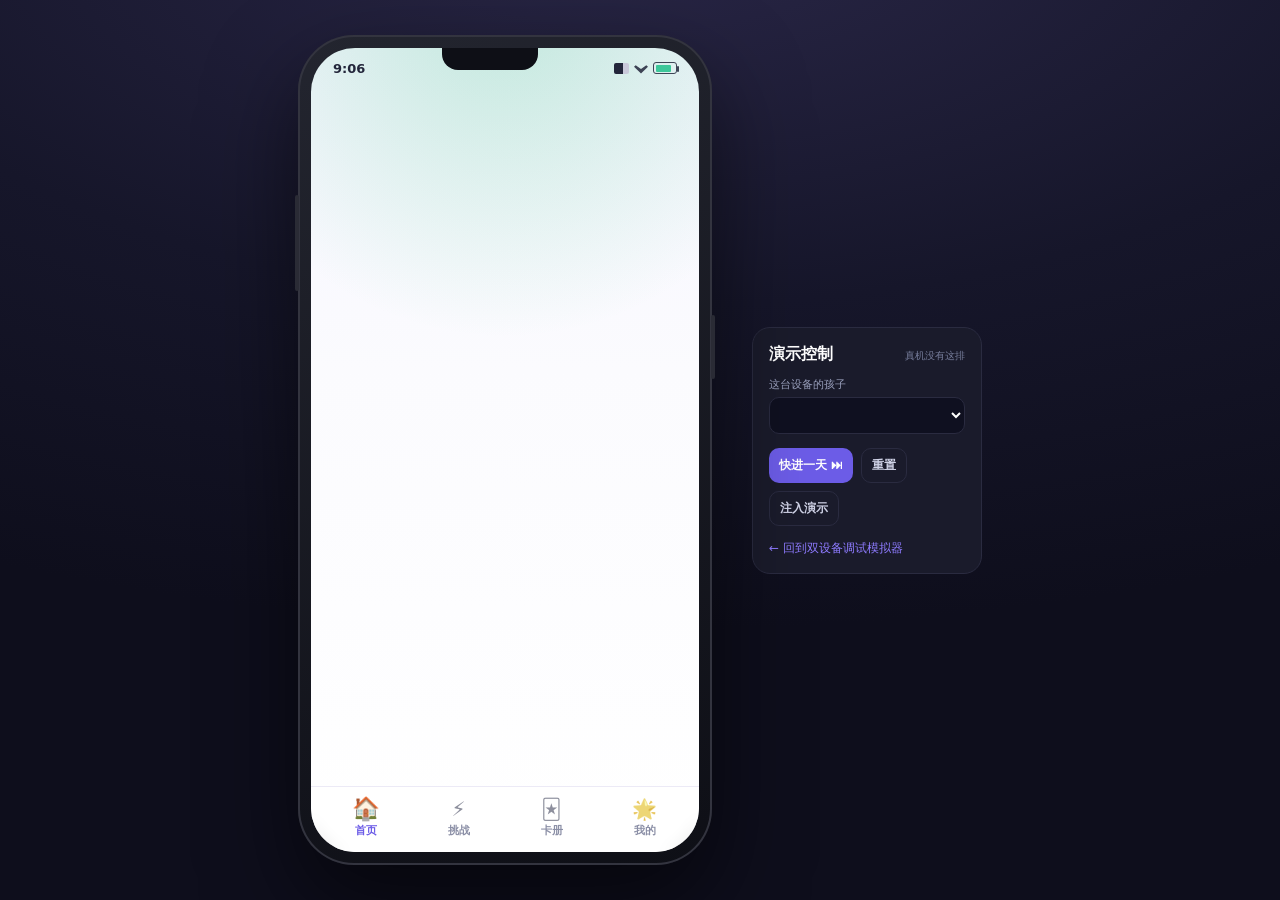
==== device/index.html @ 457bd350 "device: 真机使用感的设备端 App（/device），原模拟器保留 新增独立设备端(device/),与调试模拟器(client/)完全分离、同一套 API: - 真·设备外壳 + 状态栏 +" ====
<!doctype html>
<html lang="zh-CN">
<head>
  <meta charset="utf-8">
  <meta name="viewport" content="width=device-width, initial-scale=1, maximum-scale=1, user-scalable=no">
  <title>AI 最强大脑挑战机 · 设备端</title>
  <link rel="stylesheet" href="/device/styles.css">
</head>
<body>
  <div class="studio">
    <!-- 真·设备外壳 -->
    <div class="device" id="device">
      <div class="side-btn vol"></div>
      <div class="side-btn pwr"></div>
      <div class="screen">
        <div class="statusbar">
          <span id="sb-time">9:06</span>
          <div class="notch"></div>
          <span class="sb-right"><i class="sig"></i><i class="wifi"></i><i class="bat"><b></b></i></span>
        </div>
        <div class="view" id="view"></div>
        <nav class="tabbar" id="tabbar">
          <button data-tab="home" class="tab active"><span class="ic">🏠</span><span>首页</span></button>
          <button data-tab="challenge" class="tab"><span class="ic">⚡</span><span>挑战</span></button>
          <button data-tab="cards" class="tab"><span class="ic">🃏</span><span>卡册</span></button>
          <button data-tab="me" class="tab"><span class="ic">🌟</span><span>我的</span></button>
        </nav>
        <div class="fx" id="fx"></div>
      </div>
    </div>

    <!-- 演示控制（在设备外，模拟"换台机器/时间流逝"，真机没有这排） -->
    <aside class="demo">
      <div class="demo-row"><b>演示控制</b><span class="hint">真机没有这排</span></div>
      <label>这台设备的孩子
        <select id="who"></select>
      </label>
      <div class="demo-btns">
        <button id="adv">快进一天 ⏭</button>
        <button id="rst" class="ghost">重置</button>
        <button id="sed" class="ghost">注入演示</button>
      </div>
      <a class="simlink" href="/">← 回到双设备调试模拟器</a>
    </aside>
  </div>
  <script src="/device/app.js"></script>
</body>
</html>
---- device/styles.css ----
/* AI 最强大脑挑战机 · 设备端 —— 一套"真机使用感"的 UI。
   设计语言：梦幻渐变(随宠物元素变色) + 白色磨砂卡片 + 圆润几何 + 克制留白 + 细腻微交互。*/
:root{
  --ink:#23263b; --muted:#8b8fa6; --line:#eceaf6; --surface:#ffffff;
  --brand:#6c5ce7; --brand2:#8e7bff; --gold:#ffb12e; --good:#22c08b; --bad:#ff6b81;
  --elem:#46c98b;                       /* 由 JS 按宠物元素覆盖 */
  --r-lg:26px; --r-md:18px; --r-sm:12px;
  --sh:0 14px 34px rgba(60,54,120,.14); --sh-sm:0 6px 16px rgba(60,54,120,.10);
  --font:-apple-system,"PingFang SC","Microsoft YaHei",system-ui,sans-serif;
}
*{box-sizing:border-box;-webkit-tap-highlight-color:transparent}
body{margin:0;font-family:var(--font);background:
  radial-gradient(120% 80% at 50% -10%, #2a2748 0%, #16162a 55%, #0e0e1c 100%);
  min-height:100vh;color:var(--ink)}
button{font-family:var(--font);cursor:pointer;border:none}

/* ---------- 工作室布局 ---------- */
.studio{min-height:100vh;display:flex;gap:40px;align-items:center;justify-content:center;
  flex-wrap:wrap;padding:30px}

/* ---------- 设备外壳 ---------- */
.device{position:relative;width:414px;height:830px;border-radius:56px;
  background:linear-gradient(160deg,#23252f,#0e0f16);
  padding:13px;box-shadow:0 40px 90px rgba(0,0,0,.55), inset 0 0 0 2px #33343f}
.side-btn{position:absolute;left:-3px;width:4px;border-radius:4px;background:#2a2b35}
.side-btn.vol{top:160px;height:96px} .side-btn.pwr{top:280px;height:64px;left:auto;right:-3px}
.screen{position:relative;height:100%;border-radius:44px;overflow:hidden;display:flex;flex-direction:column;
  background:
    radial-gradient(140% 70% at 50% -6%, color-mix(in srgb,var(--elem) 30%, transparent), transparent 60%),
    linear-gradient(180deg,#f6f5ff 0%, #fbfbfe 40%, #ffffff 100%);
  transition:background .6s ease}

/* 状态栏 */
.statusbar{height:40px;flex:0 0 40px;display:flex;align-items:center;justify-content:space-between;
  padding:0 22px;font-size:13px;font-weight:700;color:var(--ink)}
.statusbar .notch{width:96px;height:22px;background:#0e0f16;border-radius:0 0 16px 16px;margin-top:-18px}
.sb-right{display:flex;align-items:center;gap:5px}
.sb-right i{display:inline-block}
.sig{width:15px;height:11px;background:
  linear-gradient(90deg,var(--ink) 0 60%,#c9c9da 60%);-webkit-mask:
  conic-gradient(from -90deg at 0 100%,#000 90deg,transparent 0) ;mask:none;border-radius:2px}
.wifi{width:14px;height:11px;background:var(--ink);clip-path:polygon(50% 100%,0 38%,12% 26%,50% 60%,88% 26%,100% 38%);opacity:.85}
.bat{width:24px;height:12px;border:1.5px solid var(--ink);border-radius:3px;position:relative;opacity:.85}
.bat b{position:absolute;inset:1.5px;width:70%;background:var(--good);border-radius:1px;display:block}
.bat::after{content:"";position:absolute;right:-3px;top:3px;width:2px;height:6px;background:var(--ink);border-radius:2px}

/* 视图滚动区 */
.view{flex:1;overflow-y:auto;overflow-x:hidden;padding:6px 18px 18px;scrollbar-width:none}
.view::-webkit-scrollbar{display:none}
.view.slide{animation:slideIn .32s cubic-bezier(.2,.7,.3,1)}
@keyframes slideIn{from{opacity:0;transform:translateY(10px)}to{opacity:1;transform:none}}

/* 底部 Tab */
.tabbar{flex:0 0 66px;display:flex;background:rgba(255,255,255,.92);backdrop-filter:blur(8px);
  border-top:1px solid var(--line);padding:6px 8px 10px}
.tab{flex:1;background:none;display:flex;flex-direction:column;align-items:center;gap:2px;
  color:var(--muted);font-size:11px;font-weight:600;border-radius:14px;padding:4px 0;transition:.2s}
.tab .ic{font-size:20px;filter:grayscale(.4);transition:.2s}
.tab.active{color:var(--brand)}
.tab.active .ic{filter:none;transform:translateY(-1px) scale(1.12)}

/* fx 覆盖层 */
.fx{position:absolute;inset:0;pointer-events:none;overflow:hidden;z-index:30}

/* ===================== 首页 ===================== */
.greet{display:flex;align-items:flex-start;gap:10px;margin:6px 2px 4px}
.coach{width:40px;height:40px;border-radius:50%;flex:0 0 40px;
  background:radial-gradient(circle at 35% 30%,#fff,var(--brand2) 60%,var(--brand));
  box-shadow:var(--sh-sm);display:flex;align-items:center;justify-content:center;font-size:20px}
.greet-bubble{background:#fff;border-radius:6px 16px 16px 16px;padding:10px 13px;box-shadow:var(--sh-sm);
  font-size:13.5px;line-height:1.5;color:var(--ink);max-width:280px}
.greet-bubble b{color:var(--brand)}

.hero{position:relative;display:flex;flex-direction:column;align-items:center;margin:6px 0 2px}
.ringwrap{position:relative;width:230px;height:230px;display:flex;align-items:center;justify-content:center}
.ring{position:absolute;inset:0;transform:rotate(-90deg)}
.petorb{width:172px;height:172px;border-radius:50%;display:flex;align-items:center;justify-content:center;
  background:radial-gradient(circle at 50% 38%, color-mix(in srgb,var(--elem) 45%,#fff), color-mix(in srgb,var(--elem) 16%,#fff) 70%);
  box-shadow:inset 0 6px 20px rgba(255,255,255,.7), 0 14px 30px color-mix(in srgb,var(--elem) 40%, transparent)}
.petemoji{font-size:94px;line-height:1;animation:float 3.6s ease-in-out infinite;filter:drop-shadow(0 10px 14px rgba(0,0,0,.18))}
.petemoji.hot{animation:float 3.6s ease-in-out infinite, hot 1.1s ease-in-out infinite}
@keyframes float{50%{transform:translateY(-12px)}}
@keyframes hot{50%{filter:drop-shadow(0 0 16px #ff7a3a) drop-shadow(0 10px 14px rgba(0,0,0,.18))}}
.ringpct{position:absolute;bottom:6px;left:50%;transform:translateX(-50%);font-size:11px;color:var(--muted);font-weight:700;
  background:#fff;padding:2px 10px;border-radius:20px;box-shadow:var(--sh-sm)}
.hero-name{font-size:19px;font-weight:800;margin-top:8px}
.hero-realm{font-size:12.5px;color:var(--elem);font-weight:700}
.formtag{margin-left:6px;font-size:11px;color:#ff7a3a;background:#fff2ec;padding:1px 8px;border-radius:20px}

.pods{display:flex;gap:10px;margin:14px 2px 0}
.pod{flex:1;background:#fff;border-radius:var(--r-md);padding:11px 8px;text-align:center;box-shadow:var(--sh-sm)}
.pod b{display:block;font-size:21px;font-weight:800;line-height:1.1}
.pod span{font-size:11px;color:var(--muted)}
.pod .em{font-size:14px}

.cta{margin:16px 2px 6px;width:calc(100% - 4px);border-radius:20px;padding:17px;font-size:16px;font-weight:800;color:#fff;
  background:linear-gradient(135deg,var(--brand2),var(--brand));box-shadow:0 12px 26px color-mix(in srgb,var(--brand) 45%,transparent);
  animation:breathe 2.6s ease-in-out infinite}
@keyframes breathe{50%{transform:translateY(-2px);box-shadow:0 18px 32px color-mix(in srgb,var(--brand) 50%,transparent)}}
.cta.done{background:linear-gradient(135deg,#cfeee0,#bfe8d6);color:#0d7a55;animation:none;box-shadow:var(--sh-sm)}
.cta sub{display:block;font-size:11px;font-weight:600;opacity:.85;margin-top:3px}

.quickchips{display:flex;gap:8px;flex-wrap:wrap;margin:10px 2px 0;justify-content:center}
.qchip{background:#fff;border:1px solid var(--line);border-radius:20px;padding:5px 12px;font-size:12px;color:var(--ink);box-shadow:var(--sh-sm)}
.qchip b{color:var(--brand)}
.bump-cta{margin:14px 2px 0;width:calc(100% - 4px);border-radius:18px;padding:13px;font-weight:800;font-size:14px;
  color:var(--ink);background:#fff;border:2px dashed color-mix(in srgb,var(--brand) 40%,#fff);box-shadow:var(--sh-sm)}

/* ===================== 挑战流程 ===================== */
.chal{position:absolute;inset:0;z-index:20;background:
  radial-gradient(130% 60% at 50% 0%, color-mix(in srgb,var(--elem) 26%,transparent), transparent 60%),
  linear-gradient(180deg,#f7f6ff,#fff);display:flex;flex-direction:column;padding:14px 18px 22px;animation:slideIn .3s}
.chal-top{display:flex;align-items:center;gap:10px}
.chal-close{width:34px;height:34px;border-radius:50%;background:#fff;box-shadow:var(--sh-sm);font-size:16px;color:var(--muted)}
.dots{display:flex;gap:7px;flex:1;justify-content:center}
.dot{width:9px;height:9px;border-radius:50%;background:#dcdcec;transition:.3s}
.dot.done{background:var(--good)} .dot.active{background:var(--brand);transform:scale(1.5)}
.chal-kind{display:flex;align-items:center;gap:8px;margin:18px 2px 4px}
.kind-ic{width:42px;height:42px;border-radius:13px;background:color-mix(in srgb,var(--elem) 18%,#fff);
  display:flex;align-items:center;justify-content:center;font-size:22px}
.kind-name{font-weight:800;font-size:15px} .kind-sub{font-size:11px;color:var(--muted)}
.coach-row{display:flex;gap:10px;margin-top:18px}
.prompt{background:#fff;border-radius:6px 18px 18px 18px;padding:16px;box-shadow:var(--sh);font-size:17px;line-height:1.6;
  font-weight:600;min-height:90px;flex:1}
.caret::after{content:"▍";color:var(--brand);animation:blink 1s steps(1) infinite}
@keyframes blink{50%{opacity:0}}
.answer{margin-top:auto;display:flex;flex-direction:column;gap:10px}
.answer textarea{width:100%;border:2px solid var(--line);border-radius:16px;padding:14px;font-size:15px;font-family:var(--font);
  resize:none;height:84px;outline:none;transition:.2s;background:#fff}
.answer textarea:focus{border-color:var(--brand)}
.answer-row{display:flex;gap:10px}
.mic{width:54px;flex:0 0 54px;border-radius:16px;background:#fff;border:2px solid var(--line);font-size:22px}
.btn-primary{flex:1;border-radius:16px;padding:15px;font-size:16px;font-weight:800;color:#fff;
  background:linear-gradient(135deg,var(--brand2),var(--brand));box-shadow:0 10px 22px color-mix(in srgb,var(--brand) 40%,transparent)}
.btn-primary:disabled{opacity:.5;box-shadow:none}

/* 作答反馈浮层 */
.fb-card{position:absolute;left:0;right:0;bottom:0;z-index:25;background:#fff;border-radius:28px 28px 0 0;
  padding:22px 20px 24px;box-shadow:0 -16px 40px rgba(60,54,120,.2);animation:sheetUp .34s cubic-bezier(.2,.8,.2,1)}
@keyframes sheetUp{from{transform:translateY(100%)}to{transform:none}}
.fb-emoji{font-size:52px;text-align:center;animation:pop .4s}
@keyframes pop{0%{transform:scale(.4);opacity:0}60%{transform:scale(1.15)}100%{transform:scale(1)}}
.fb-title{text-align:center;font-size:19px;font-weight:800;margin:4px 0}
.fb-title.ok{color:var(--good)} .fb-title.no{color:#f0922b} .fb-title.eff{color:var(--brand)}
.fb-box{background:#f7f7fc;border-radius:14px;padding:12px 14px;font-size:13.5px;line-height:1.6;margin-top:8px}
.fb-box .lab{font-weight:800;color:var(--ink)}
.fb-reward{display:flex;justify-content:center;gap:14px;margin:14px 0;font-weight:800}
.fb-reward .r{background:#fff7e8;color:#cd8a14;border-radius:14px;padding:8px 14px;font-size:14px}
.fb-reward .g{background:#eef1ff;color:var(--brand)}
.fb-cards-row{display:flex;gap:8px;justify-content:center;flex-wrap:wrap;margin-bottom:8px}
.fb-next{width:100%;border-radius:16px;padding:15px;font-size:16px;font-weight:800;color:#fff;
  background:linear-gradient(135deg,var(--brand2),var(--brand))}

/* 结算高光 */
.cele{position:absolute;inset:0;z-index:26;display:flex;flex-direction:column;align-items:center;justify-content:center;
  text-align:center;padding:24px;background:
  radial-gradient(120% 60% at 50% 10%, color-mix(in srgb,var(--elem) 34%,transparent), transparent 60%),
  linear-gradient(180deg,#fbf8ff,#fff)}
.cele-pet{font-size:120px;animation:pop .5s, float 3.4s ease-in-out infinite .5s}
.cele-title{font-size:24px;font-weight:900;margin:8px 0 4px}
.cele-sub{color:var(--muted);font-size:13px;margin-bottom:16px}
.tally{width:100%;max-width:300px;background:#fff;border-radius:20px;padding:6px 16px;box-shadow:var(--sh)}
.tally-row{display:flex;justify-content:space-between;align-items:center;padding:11px 0;border-bottom:1px solid var(--line);font-size:14px}
.tally-row:last-child{border:none}
.tally-row b{font-size:18px;font-weight:800;color:var(--brand)}
.newcards{display:flex;gap:10px;justify-content:center;margin:16px 0 4px;flex-wrap:wrap}
.cele-btn{margin-top:18px;width:100%;max-width:300px;border-radius:18px;padding:15px;font-weight:800;font-size:16px;color:#fff;
  background:linear-gradient(135deg,var(--brand2),var(--brand));box-shadow:0 12px 26px color-mix(in srgb,var(--brand) 45%,transparent)}

/* 卡片(通用小卡) */
.minicard{display:inline-flex;flex-direction:column;width:78px;border-radius:12px;padding:8px 6px;background:#fff;
  border:2px solid var(--rc,#ccc);box-shadow:var(--sh-sm);text-align:center}
.minicard .mc-r{font-size:9px;font-weight:800;color:var(--rc,#999)}
.minicard .mc-n{font-size:11px;font-weight:700;margin-top:2px;line-height:1.2}
.flipin{animation:flipin .6s backwards}
@keyframes flipin{from{transform:rotateY(90deg);opacity:0}to{transform:none;opacity:1}}

/* ===================== 卡册 ===================== */
.page-h{display:flex;align-items:baseline;justify-content:space-between;margin:8px 2px 12px}
.page-h h2{font-size:20px;font-weight:900;margin:0}
.page-h .sub{font-size:12px;color:var(--muted)}
.cv-tabs{display:flex;gap:7px;overflow-x:auto;padding-bottom:8px;scrollbar-width:none}
.cv-tabs::-webkit-scrollbar{display:none}
.cv-tab{flex:0 0 auto;background:#fff;border:1px solid var(--line);border-radius:20px;padding:6px 14px;font-size:12.5px;font-weight:700;color:var(--muted)}
.cv-tab.active{background:var(--brand);color:#fff;border-color:var(--brand)}
.cgrid{display:grid;grid-template-columns:1fr 1fr 1fr;gap:10px;margin-top:12px}
.gcard{position:relative;border-radius:16px;padding:12px 8px;min-height:118px;text-align:center;background:#fff;
  border:1px solid var(--line);border-top:4px solid var(--rc);box-shadow:var(--sh-sm);transition:transform .15s}
.gcard:active{transform:scale(.96)}
.gcard .gr{font-size:10px;font-weight:800;color:var(--rc)}
.gcard .gicon{font-size:30px;margin:6px 0 4px}
.gcard .gn{font-size:12.5px;font-weight:800}
.gcard .gf{font-size:10px;color:var(--muted);line-height:1.4;margin-top:3px}
.gcard.locked{filter:grayscale(1);opacity:.45;border-top-color:#ddd}
.gcard .gcount{position:absolute;top:6px;right:8px;font-size:11px;font-weight:800;color:var(--gold)}

/* ===================== 我的 / 成长 ===================== */
.me-hero{background:linear-gradient(135deg,var(--brand),var(--brand2));border-radius:24px;padding:18px;color:#fff;box-shadow:var(--sh);margin-bottom:14px}
.me-hero .lab{font-size:12px;opacity:.85}
.me-hero .big{font-size:26px;font-weight:900;margin-top:2px}
.me-hero .pw{margin-top:8px;font-size:13px;opacity:.95}
.radarwrap{display:flex;justify-content:center;margin:6px 0 12px}
.abils{display:flex;flex-direction:column;gap:9px}
.abrow{display:grid;grid-template-columns:74px 1fr 56px;align-items:center;gap:8px}
.abrow .an{font-size:12.5px;font-weight:700}
.abrow .an i{display:block;font-style:normal;font-size:10px;color:var(--elem);font-weight:800}
.abrow .track{height:10px;background:#eee;border-radius:20px;overflow:hidden}
.abrow .track i{display:block;height:100%;border-radius:20px;background:linear-gradient(90deg,var(--brand2),var(--brand))}
.abrow .av{font-size:11px;color:var(--muted);text-align:right}
.badges2{display:flex;flex-wrap:wrap;gap:8px;margin-top:14px}
.bdg{background:#fff7e8;color:#c98a14;border:1px solid #ffe6b0;border-radius:20px;padding:5px 11px;font-size:12px;font-weight:700}
.powerbox{background:#fff;border-radius:18px;padding:14px;box-shadow:var(--sh-sm);margin-top:14px}
.powerbox .pt{display:flex;justify-content:space-between;font-weight:800;margin-bottom:8px}
.powerbox .pt b{color:var(--gold);font-size:18px}
.bdbar{display:grid;grid-template-columns:54px 1fr 36px;gap:7px;align-items:center;font-size:11px;margin:4px 0}
.bdbar .bt2{height:7px;background:#eee;border-radius:20px;overflow:hidden}
.bdbar .bt2 i{display:block;height:100%;background:linear-gradient(90deg,var(--brand2),var(--brand));border-radius:20px}
.parent-btn{margin-top:16px;width:100%;border-radius:16px;padding:14px;font-weight:800;background:#fff;border:1px solid var(--line);box-shadow:var(--sh-sm);color:var(--ink)}
.section-t{font-size:13px;font-weight:800;color:var(--muted);margin:16px 2px 8px}

/* 家长报告 sheet */
.sheet{position:absolute;inset:0;z-index:28;background:rgba(20,20,40,.5);display:flex;align-items:flex-end}
.sheet-card{background:#fff;width:100%;border-radius:26px 26px 0 0;padding:20px;max-height:90%;overflow:auto;animation:sheetUp .34s cubic-bezier(.2,.8,.2,1)}
.sheet-card h3{margin:2px 0 12px}
.rep-tab{width:100%;border-collapse:collapse;font-size:12.5px;margin-bottom:12px}
.rep-tab th,.rep-tab td{border-bottom:1px solid var(--line);padding:7px 4px;text-align:left}
.rep-tab .up{color:var(--good);font-weight:800}
.rep-pow{background:#f7f7fc;border-radius:12px;padding:10px 12px;font-size:12px;line-height:1.7;margin-bottom:12px}
.rep-pow b{color:var(--gold)}
.rep-hl{background:#f7f7fc;border-left:3px solid var(--brand);border-radius:8px;padding:9px 12px;margin-bottom:7px;font-size:12.5px}
.rep-hl .q{color:var(--muted);font-size:11px}
.rep-note{font-size:11.5px;color:var(--muted);line-height:1.7;margin-top:10px}
.sheet-close{width:100%;margin-top:8px;border-radius:14px;padding:13px;font-weight:800;background:var(--brand);color:#fff}

/* ===================== 碰一碰对战 ===================== */
.bt{position:absolute;inset:0;z-index:27;background-color:#140d24;
  background-image:radial-gradient(120% 55% at 50% 0%, rgba(255,176,120,.42), transparent 60%);
  color:#fff;display:flex;flex-direction:column;padding:18px;animation:slideIn .3s}
.bt-fighters{display:grid;grid-template-columns:1fr 50px 1fr;gap:8px;align-items:center;margin-top:8px}
.bf{text-align:center}
.bf .bn{font-weight:800;font-size:14px}
.bf .brk{font-size:11px;color:#ffd9a8}
.bhp{height:13px;background:#3a1c2a;border-radius:20px;overflow:hidden;margin:6px 0;border:1px solid #ffffff22}
.bhp i{display:block;height:100%;background:linear-gradient(90deg,#37e0a0,#9af5cf);transition:width .35s}
.bpet{font-size:56px;transition:transform .15s;filter:drop-shadow(0 8px 16px rgba(0,0,0,.4))}
.lunge-a{transform:translateX(30px) scale(1.1)} .lunge-b{transform:translateX(-30px) scale(1.1)}
.bvs{font-weight:900;color:#ff859b;font-size:18px;text-align:center}
.bt.shake{animation:shake .26s}
@keyframes shake{25%{transform:translateX(-6px)}75%{transform:translateX(6px)}}
.dmg{position:absolute;font-weight:900;font-size:18px;color:#fff;text-shadow:0 2px 6px #000;animation:floatup .9s ease-out forwards;pointer-events:none;white-space:nowrap}
.dmg.crit{color:#ffd24a;font-size:26px} .dmg.special{color:#c79bff;font-size:20px}
@keyframes floatup{0%{opacity:0;transform:translateY(8px)}20%{opacity:1}100%{opacity:0;transform:translateY(-46px)}}
.bt-friendly{background:#1f3a2b;border:1px solid #2e5a3c;color:#7fe3b0;border-radius:12px;padding:8px;font-size:12px;text-align:center;margin:12px 0 0}
.bt-result{margin-top:auto;background:#ffffff14;backdrop-filter:blur(6px);border-radius:18px;padding:16px;text-align:center}
.bt-result .bnarr{font-weight:800;font-size:15px;margin-bottom:8px}
.bt-result .brew{font-size:12px;color:#ffd9a8;margin-bottom:10px}
.bt-actions{display:flex;gap:10px}
.bt-actions button{flex:1;border-radius:14px;padding:12px;font-weight:800}
.bt-actions .again{background:linear-gradient(135deg,#ff8a5b,#ff4d6d);color:#fff}
.bt-actions .close{background:#ffffff22;color:#fff}
.bt-skip{position:absolute;top:16px;right:16px;background:#ffffff22;color:#fff;border-radius:12px;padding:6px 12px;font-size:12px;font-weight:700}

/* 撒花 */
.confetti{position:absolute;width:9px;height:14px;border-radius:2px;animation:fall linear forwards}
@keyframes fall{to{transform:translateY(760px) rotate(540deg);opacity:0}}

/* 演示控制 */
.demo{width:230px;background:#1a1b2b;border:1px solid #2a2b40;border-radius:18px;padding:16px;color:#cfd2e6}
.demo-row{display:flex;justify-content:space-between;align-items:baseline;margin-bottom:12px}
.demo-row b{color:#fff} .demo .hint{font-size:10px;color:#777e9c}
.demo label{display:block;font-size:11px;color:#9aa0bd;margin-bottom:14px}
.demo select{width:100%;margin-top:5px;background:#0f1020;color:#fff;border:1px solid #2a2b40;border-radius:10px;padding:9px}
.demo-btns{display:flex;flex-wrap:wrap;gap:8px}
.demo-btns button{background:#6c5ce7;color:#fff;border-radius:10px;padding:8px 10px;font-size:12px;font-weight:700}
.demo-btns .ghost{background:transparent;border:1px solid #2a2b40;color:#cfd2e6}
.simlink{display:block;margin-top:14px;font-size:12px;color:#8e7bff;text-decoration:none}
@media(max-width:760px){.demo{width:414px}}
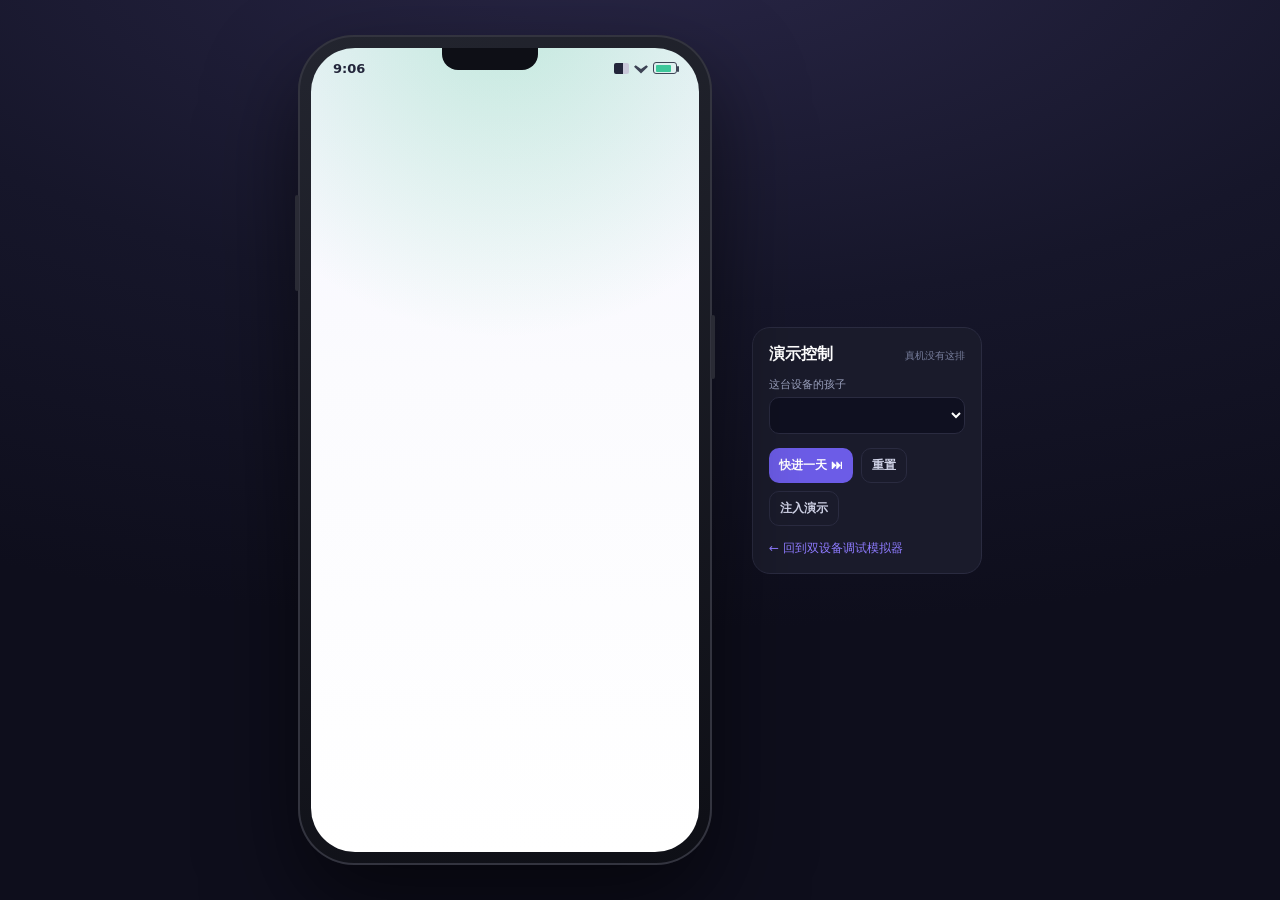
==== commit 7467e951: "device: 拓麻歌子式养成「蛋循环」——5 题=喂养数据入口，7 天破壳成专属宠 按"5 题为入口 + 蛋循环"建最薄可测版本，验证"娃会不会为这只宠每天回来"： - 新增 growth/cult" ====
--- a/device/index.html
+++ b/device/index.html
@@ -19,12 +19,6 @@
           <span class="sb-right"><i class="sig"></i><i class="wifi"></i><i class="bat"><b></b></i></span>
         </div>
         <div class="view" id="view"></div>
-        <nav class="tabbar" id="tabbar">
-          <button data-tab="home" class="tab active"><span class="ic">🏠</span><span>首页</span></button>
-          <button data-tab="challenge" class="tab"><span class="ic">⚡</span><span>挑战</span></button>
-          <button data-tab="cards" class="tab"><span class="ic">🃏</span><span>卡册</span></button>
-          <button data-tab="me" class="tab"><span class="ic">🌟</span><span>我的</span></button>
-        </nav>
         <div class="fx" id="fx"></div>
       </div>
     </div>
--- a/device/styles.css
+++ b/device/styles.css
@@ -275,3 +275,65 @@
 .demo-btns .ghost{background:transparent;border:1px solid #2a2b40;color:#cfd2e6}
 .simlink{display:block;margin-top:14px;font-size:12px;color:#8e7bff;text-decoration:none}
 @media(max-width:760px){.demo{width:414px}}
+
+/* ===================== 蛋/养成 · 拓麻歌子式 ===================== */
+.view{padding-bottom:24px}
+.empty{text-align:center;padding:70px 24px;color:var(--muted);line-height:1.8}
+.hometop{display:flex;align-items:center;justify-content:space-between;margin:4px 2px 0}
+.petname2{font-weight:800;font-size:15px}
+.manual{background:#fff;border:1px solid var(--line);border-radius:14px;padding:6px 12px;font-size:12.5px;font-weight:700;color:var(--ink);box-shadow:var(--sh-sm)}
+.petorb.egg{background:radial-gradient(circle at 50% 36%,#fff,#ffe9c7 62%,#ffd89a 100%)}
+.petemoji[data-act="poke"]{cursor:pointer}
+.poke{animation:poke .5s}
+@keyframes poke{0%,100%{transform:rotate(0)}25%{transform:rotate(-12deg) scale(1.06)}75%{transform:rotate(12deg) scale(1.06)}}
+.cracking{animation:float 3.6s ease-in-out infinite, crack 1.6s ease-in-out infinite}
+@keyframes crack{45%{transform:translateX(-3px) rotate(-3deg)}55%{transform:translateX(3px) rotate(3deg)}}
+
+.feedslots{display:flex;align-items:center;gap:8px;justify-content:center;margin:16px 0 2px}
+.fslot{width:16px;height:16px;border-radius:50%;background:#e6e4f2;box-shadow:inset 0 2px 4px #0001;transition:.3s}
+.fslot.on{background:radial-gradient(circle at 40% 35%,#fff,var(--elem));box-shadow:0 3px 8px color-mix(in srgb,var(--elem) 50%,transparent)}
+.fslab{font-size:11px;color:var(--muted);margin-left:6px}
+.locktease{margin:14px 2px 0;text-align:center;font-size:12px;color:var(--muted);background:#f3f2fa;border:1px dashed var(--line);border-radius:14px;padding:10px}
+
+/* 喂养流程全屏 */
+.feed{position:absolute;inset:0;z-index:20;--mc:#6c5ce7;background-color:#fbfaff;
+  background-image:radial-gradient(130% 50% at 50% 0%, color-mix(in srgb,var(--mc) 22%,transparent), transparent 60%);
+  display:flex;flex-direction:column;padding:14px 18px 22px;animation:slideIn .3s}
+.feed-top{display:flex;align-items:center;gap:10px}
+.feed-close{width:34px;height:34px;border-radius:50%;background:#fff;box-shadow:var(--sh-sm);font-size:16px;color:var(--muted)}
+.feed-egg{font-size:62px;text-align:center;margin:6px 0 2px;filter:drop-shadow(0 8px 14px color-mix(in srgb,var(--mc) 40%,transparent));transition:transform .2s}
+.feed-egg.eat{animation:eat .36s}
+@keyframes eat{40%{transform:scale(1.22) translateY(-4px)}}
+.feed-craving{text-align:center;font-size:13px;color:#6a6f86;margin-bottom:6px}
+.feed-craving span{color:var(--mc);font-weight:700}
+.feed-q{background:#fff;border-radius:18px;padding:15px;box-shadow:var(--sh);margin-top:6px}
+.qlabel{display:flex;align-items:center;gap:7px;font-size:12px;font-weight:800;color:var(--mc);margin-bottom:8px}
+.qlabel i{width:12px;height:12px;border-radius:50%;display:inline-block}
+.qprompt{font-size:17px;line-height:1.6;font-weight:600}
+.feed-answer{margin-top:auto;display:flex;flex-direction:column;gap:10px}
+.feed-answer textarea{width:100%;border:2px solid var(--line);border-radius:16px;padding:14px;font-size:15px;font-family:var(--font);resize:none;height:80px;outline:none}
+.feed-answer textarea:focus{border-color:var(--mc)}
+.feed-go{border-radius:16px;padding:15px;font-size:16px;font-weight:800;color:#fff;background:linear-gradient(135deg,color-mix(in srgb,var(--mc) 70%,#fff),var(--mc));box-shadow:0 10px 22px color-mix(in srgb,var(--mc) 40%,transparent)}
+.feed-go:disabled{opacity:.45;box-shadow:none}
+.orb{position:absolute;left:50%;bottom:150px;width:30px;height:30px;border-radius:50%;display:flex;align-items:center;justify-content:center;
+  box-shadow:0 0 16px 4px #fff7;animation:orbfly .64s cubic-bezier(.5,.1,.6,1) forwards;z-index:5}
+@keyframes orbfly{0%{transform:translate(-50%,0) scale(1);opacity:1}100%{transform:translate(-50%,-430px) scale(.25);opacity:.2}}
+
+/* 破壳 */
+.hatch{position:absolute;inset:0;z-index:26;display:flex;flex-direction:column;align-items:center;justify-content:center;text-align:center;padding:24px;
+  background:radial-gradient(120% 60% at 50% 20%, color-mix(in srgb,var(--elem) 30%,transparent), transparent 60%),linear-gradient(180deg,#fff8ef,#fff)}
+.hatch-egg{font-size:130px;animation:hatchshake 1.7s ease-in-out}
+@keyframes hatchshake{0%,100%{transform:rotate(0)}10%,30%,50%,70%{transform:rotate(-10deg) scale(1.04)}20%,40%,60%,80%{transform:rotate(10deg) scale(1.04)}90%{transform:scale(1.2)}}
+.hatch-reveal{display:flex;flex-direction:column;align-items:center;animation:pop .5s}
+.hatch-burst{position:absolute;width:220px;height:220px;border-radius:50%;background:radial-gradient(circle,color-mix(in srgb,var(--elem) 55%,#fff),transparent 65%);animation:burst .7s ease-out;z-index:0}
+@keyframes burst{0%{transform:scale(.2);opacity:.9}100%{transform:scale(1.6);opacity:0}}
+.hatch-pet{font-size:128px;position:relative;z-index:1;animation:pop .5s, float 3.4s ease-in-out infinite .5s;filter:drop-shadow(0 12px 18px rgba(0,0,0,.2))}
+.hatch-title{font-size:24px;font-weight:900;margin:6px 0 2px}
+.hatch-name{font-size:22px;font-weight:900;color:var(--elem)}
+.hatch-blurb{color:var(--muted);font-size:13px;margin:8px 0;max-width:280px;line-height:1.6}
+.hatch-why{background:#fff;border-radius:14px;padding:10px 14px;box-shadow:var(--sh-sm);font-size:12.5px;margin-bottom:18px}
+.hatch-why b{color:var(--elem)}
+.cele-pet.grow{animation:pop .5s, grow .8s ease-out .3s, float 3.4s ease-in-out infinite 1s}
+@keyframes grow{0%{transform:scale(1)}50%{transform:scale(1.18)}100%{transform:scale(1.06)}}
+
+.manual-note{font-size:12px;color:var(--muted);line-height:1.7;margin:8px 0 4px;background:#f7f7fc;border-radius:12px;padding:10px 12px}
